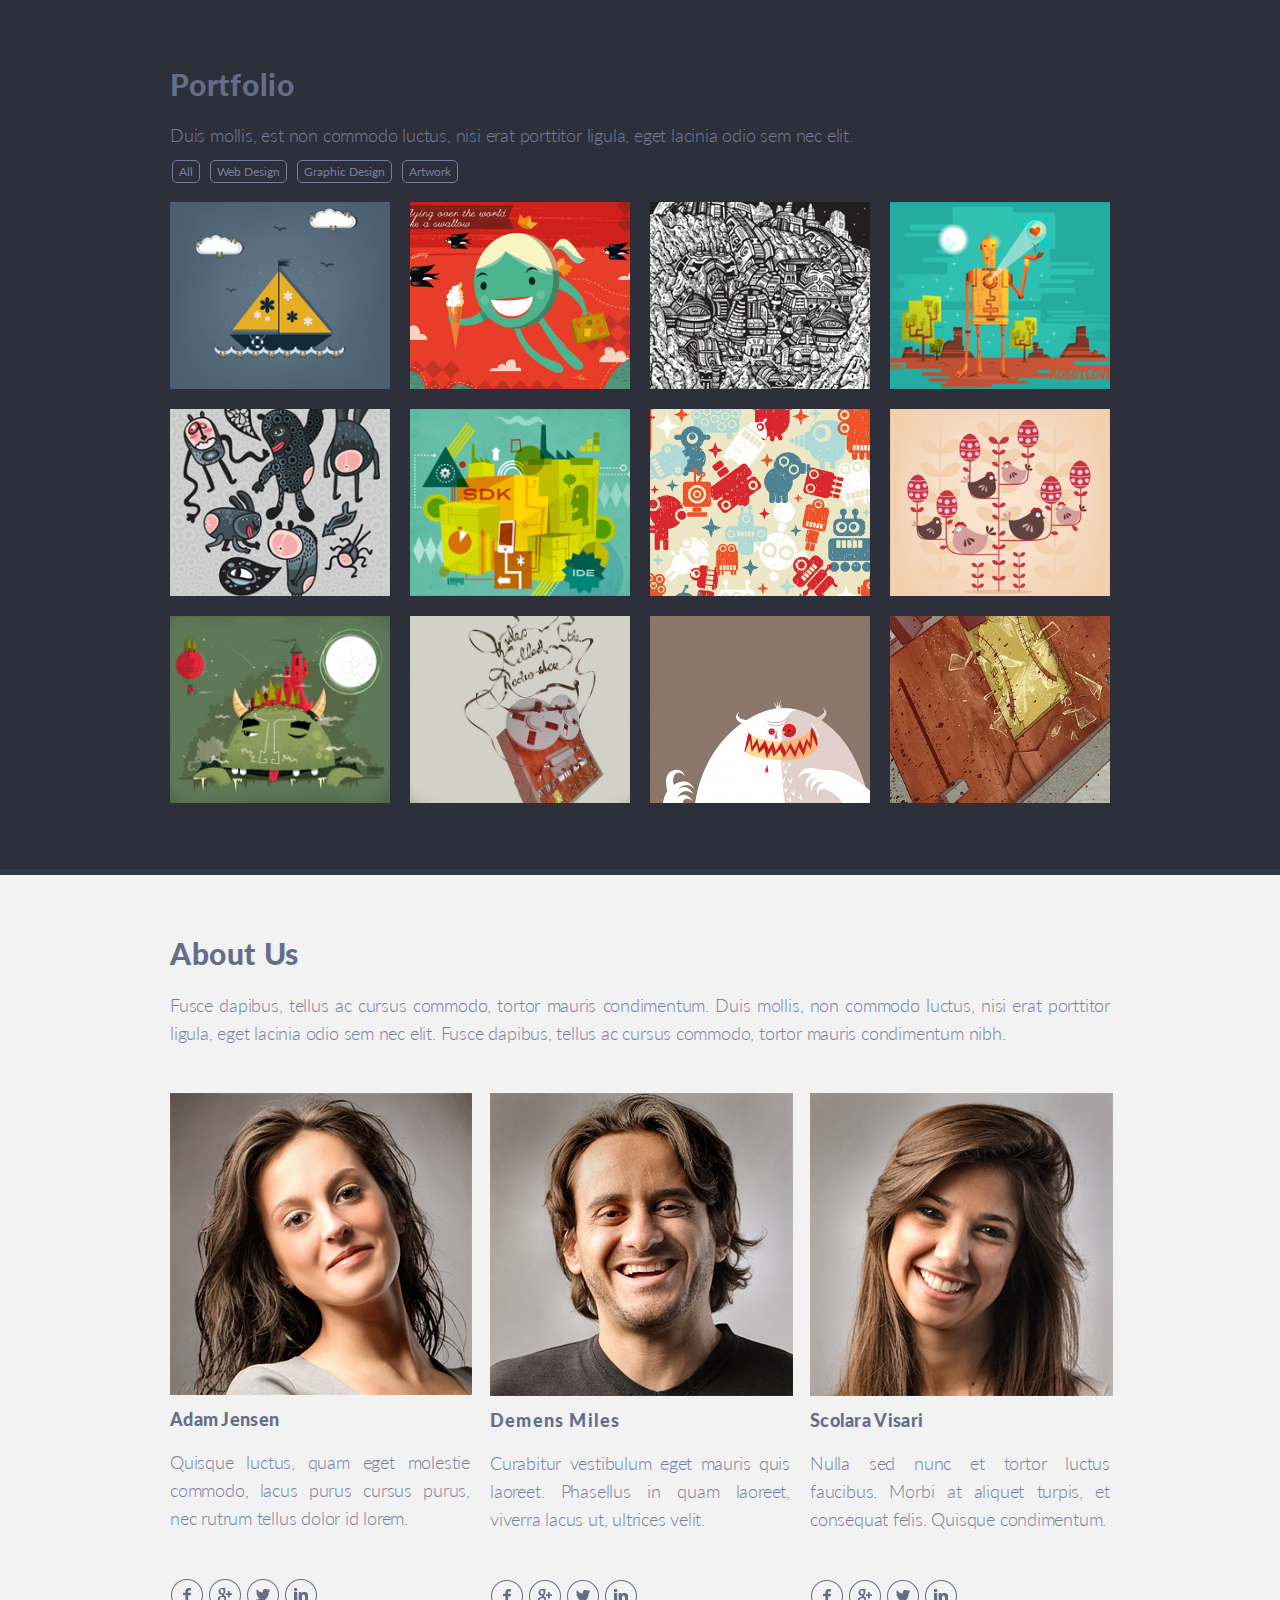
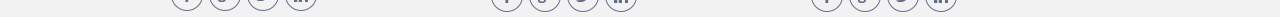
==== singolo2.html @ 398cbf8f "feat: add singolo2" ====
<!DOCTYPE html>
<html lang="en">

<head>
    <meta charset="UTF-8">
    <meta name="viewport" content="width=device-width, initial-scale=1.0">
    <link rel="stylesheet" href="singolo2.css">
    <link rel="stylesheet" href="fonts.css">
    <link href="https://fonts.googleapis.com/css?family=Lato&display=swap" rel="stylesheet">
    <title>Singolo</title>
</head>

<body>

    <!-- section-portfolio -->
    <section class="portfolio">
        <div class="container">
            <h2>Portfolio</h2>
            <p>Duis mollis, est non commodo luctus, nisi erat porttitor ligula, eget lacinia odio sem nec elit.</p>
            <div class="portfolio__nav">
                <button class="tag selected">All</button>
                <button class="tag">Web Design</button>
                <button class="tag">Graphic Design</button>
                <button class="tag ">Artwork</button>
            </div>

            <div class="portfolio__imeges">
                <img src="/assets/images/portfolio/1.png" alt="img" class="portfolio__img">
                <img src="/assets/images/portfolio/2.png" alt="img" class="portfolio__img">
                <img src="/assets/images/portfolio/3.png" alt="img" class="portfolio__img">
                <img src="/assets/images/portfolio/4.png" alt="img" class="portfolio__img">
                <img src="/assets/images/portfolio/5.png" alt="img" class="portfolio__img">
                <img src="/assets/images/portfolio/6.png" alt="img" class="portfolio__img">
                <img src="/assets/images/portfolio/7.png" alt="img" class="portfolio__img">
                <img src="/assets/images/portfolio/8.png" alt="img" class="portfolio__img">
                <img src="/assets/images/portfolio/9.png" alt="img" class="portfolio__img">
                <img src="/assets/images/portfolio/10.png" alt="img" class="portfolio__img">
                <img src="/assets/images/portfolio/11.png" alt="img" class="portfolio__img">
                <img src="/assets/images/portfolio/12.png" alt="img" class="portfolio__img">
            </div>
        </div>
    </section>

    <!-- section-abot-us -->
    <section class="about-us">
        <div class="container">
            <h2>About Us</h2>
            <p>Fusce dapibus, tellus ac cursus commodo, tortor mauris condimentum. Duis mollis, non
                commodo luctus, nisi erat porttitor ligula, eget lacinia odio sem nec elit. Fusce dapibus,
                tellus ac cursus commodo, tortor mauris condimentum nibh.
            </p>
            <div class="wrapper-3-column">
                <div class="about-us__employee">
                    <img src="/assets/images/About-Us/adam.png" alt="Adam" class="employee--photo">
                    <h3>Adam Jensen</h3>
                    <p>Quisque luctus, quam eget molestie commodo, lacus purus cursus purus, nec rutrum tellus dolor id lorem.</p>
                    <div class="social">
                        <a class="social-icons" href="#"><img src="/assets/images/icons/contacts/facebook.svg" alt="facebook"></a>
                        <a class="social-icons" href="#"><img src="/assets/images/icons/contacts/google.svg" alt="facebook"></a>
                        <a class="social-icons" href="#"><img src="/assets/images/icons/contacts/twitter.svg" alt="facebook"></a>
                        <a class="social-icons" href="#"><img src="/assets/images/icons/contacts/linkedIn.svg" alt="facebook"></a>
                    </div>
                </div>

                <div class="about-us__employee">
                    <img src="/assets/images/About-Us/desmond.png" alt="Adam" class="employee--photo">
                    <h3 class="h3-fix">Demens Miles</h3>
                    <p>Curabitur vestibulum eget mauris quis laoreet. Phasellus in quam laoreet, viverra lacus ut, ultrices velit.</p>
                    <div class="social">
                        <a class="social-icons" href="#"><img src="/assets/images/icons/contacts/facebook.svg" alt="facebook"></a>
                        <a class="social-icons" href="#"><img src="/assets/images/icons/contacts/google.svg" alt="facebook"></a>
                        <a class="social-icons" href="#"><img src="/assets/images/icons/contacts/twitter.svg" alt="facebook"></a>
                        <a class="social-icons" href="#"><img src="/assets/images/icons/contacts/linkedIn.svg" alt="facebook"></a>
                    </div>
                </div>

                <div class="about-us__employee">
                    <img src="/assets/images/About-Us/scolara.png" alt="Adam" class="employee--photo">
                    <h3>Scolara Visari</h3>
                    <p>Nulla sed nunc et tortor luctus faucibus. Morbi at aliquet turpis, et consequat felis. Quisque condimentum.</p>
                    <div class="social">
                        <a class="social-icons" href="#"><img src="/assets/images/icons/contacts/facebook.svg" alt="facebook"></a>
                        <a class="social-icons" href="#"><img src="/assets/images/icons/contacts/google.svg" alt="facebook"></a>
                        <a class="social-icons" href="#"><img src="/assets/images/icons/contacts/twitter.svg" alt="facebook"></a>
                        <a class="social-icons" href="#"><img src="/assets/images/icons/contacts/linkedIn.svg" alt="facebook"></a>
                    </div>
                </div>
            </div>
            

        </div>

    </section>

</body>

</html>
---- singolo2.css ----
body {
    margin: 0;
    padding: 0;
    font-size: 12px;
    font-family: 'Lato Regular';
}

h1,
h2,
p,
h3 {
    padding: 0;
    margin: 0;
}

.container {
    width: 100%;
    max-width: 940px;
    margin: 0 auto;
}

.portfolio {
    background-color: #2d303a;
    padding-top: 66px;
    padding-bottom: 46px;
    border-bottom: 6px solid #323746;
}

.portfolio h2 {
    font-size: 30px;
    color: #666d89;
    font-family: 'Lato';
    font-weight: 900;
    text-align: justify;
    letter-spacing: 0.77px;
}

.portfolio p {
    padding-top: 22px;
    font-size: 18px;
    color: #767e9e;
    font-family: 'Lato';
    font-weight: 300;
    text-align: justify;
    letter-spacing: -.2px;
}

.portfolio__nav {
    margin-top: 14px;
    margin-left: 1.6px;
}


button {
    padding: 3px 6px;
    font-family: 'Lato';
    font-size: 12px;
    font-weight: 400;
    color: #767e9e;
    background-color: transparent;
    border: 1px solid #767e9e;
    border-radius: 5px;
    margin-right: 7px;

}

button:hover {
    color: white;
    border-color: white;
    cursor: pointer;
}

button:disabled {
    opacity: 0.7;
    cursor: default;
}

.portfolio__imeges {
    padding-top: 19px;
    display: flex;
    flex-wrap: wrap;
    justify-content: space-between;

}

.portfolio__img {
    object-fit: cover;
    width: 220px;
    height: 187px;
    margin-bottom: 20px;
}

/* about-us */

.about-us {
    background-color: #f2f2f2;

}

.about-us h2 {

    padding-top: 60px;
    font-family: 'Lato';
    font-weight: 900;
    font-size: 30px;
    color: #666D89;
    letter-spacing: 0.6px;
}

.about-us p {
    padding-top: 20px;
    font-size: 18px;
    color: #767e9e;
    font-family: 'Lato';
    font-weight: 300;
    padding-bottom: 46px;
    text-align: justify;
    letter-spacing: -0.21px;
    line-height: 28px;
}

.wrapper-3-column {
    display: flex;
    justify-content: space-between;
}

.about-us__employee {
    width: 300px;
}

.about-us__employee h3 {
    margin-top: 12px;
    font-size: 18px;
    line-height: 18px;
    color: #666d89;
    font-family: "Lato";
    font-weight: 900;
    letter-spacing: 0.3px;
    white-space: nowrap;
}
.about-us__employee .h3-fix {
    letter-spacing: 1.2px; 
}
---- fonts.css ----
@font-face {
    font-family: 'Lato Black';
    src: url('assets/fonts/Lato-Black.eot');
    src: url('assets/fonts/Lato-Black.eot?#iefix') format('embedded-opentype'),
    url('assets/fonts/Lato-Black.woff') format('woff'),
    url('assets/fonts/Lato-Black.ttf') format('truetype');
    font-weight: normal;
    font-style: normal;
    }

@font-face {
    font-family: 'Lato Bold';
    src: url('assets/fonts/Lato-Bold.eot');
    src: url('assets/fonts/Lato-Bold.eot?#iefix') format('embedded-opentype'),
    url('assets/fonts/Lato-Bold.woff') format('woff'),
    url('assets/fonts/Lato-Bold.ttf') format('truetype');
    font-weight: normal;
    font-style: normal;
    }

@font-face {
    font-family: 'Lato Regular';
    src: url('assets/fonts/Lato-Regular.eot');
    src: url('assets/fonts/Lato-Regular.eot?#iefix') format('embedded-opentype'),
    url('assets/fonts/Lato-Regular.woff') format('woff'),
    url('assets/fonts/Lato-Regular.ttf') format('truetype');
    font-weight: normal;
    font-style: normal;
    }

@font-face {
    font-family: 'Lato Light';
    src: url('assets/fonts/Lato-Light.eot');
    src: url('assets/fonts/Lato-Light.eot?#iefix') format('embedded-opentype'),
    url('assets/fonts/Lato-Light.woff') format('woff'),
    url('assets/fonts/Lato-Light.ttf') format('truetype');
    font-weight: normal;
    font-style: normal;
    }

@font-face {
    font-family: 'Lato Thin';
    src: url('assets/fonts/Lato-Thin.eot');
    src: url('assets/fonts/Lato-Thin.eot?#iefix') format('embedded-opentype'),
    url('assets/fonts/Lato-Thin.woff') format('woff'),
    url('assets/fonts/Lato-Thin.ttf') format('truetype');
    font-weight: normal;
    font-style: normal;
    }
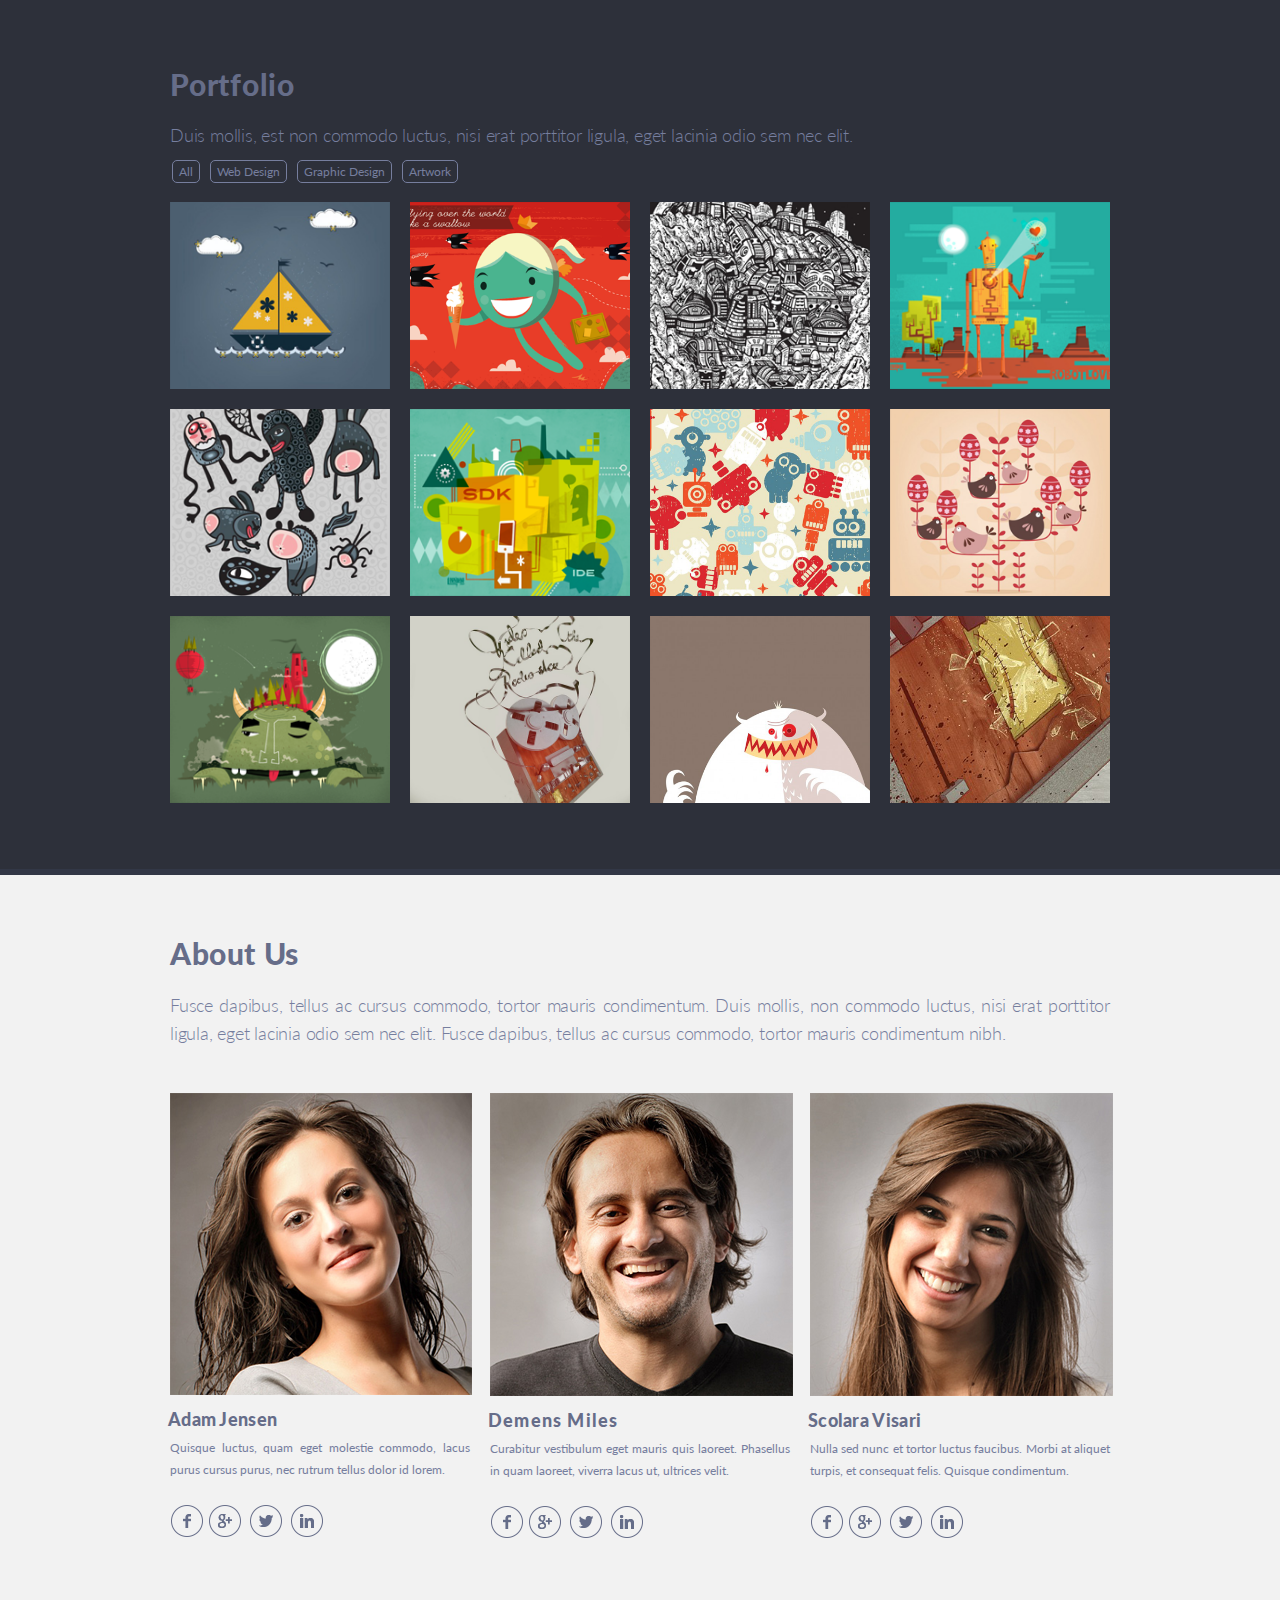
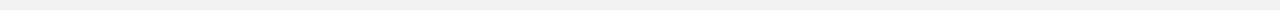
==== commit ad02f3f0: "feat: add social section in singolo2" ====
--- a/singolo2.html
+++ b/singolo2.html
@@ -45,7 +45,7 @@
     <section class="about-us">
         <div class="container">
             <h2>About Us</h2>
-            <p>Fusce dapibus, tellus ac cursus commodo, tortor mauris condimentum. Duis mollis, non
+            <p class="about-us__text">Fusce dapibus, tellus ac cursus commodo, tortor mauris condimentum. Duis mollis, non
                 commodo luctus, nisi erat porttitor ligula, eget lacinia odio sem nec elit. Fusce dapibus,
                 tellus ac cursus commodo, tortor mauris condimentum nibh.
             </p>
@@ -53,12 +53,12 @@
                 <div class="about-us__employee">
                     <img src="/assets/images/About-Us/adam.png" alt="Adam" class="employee--photo">
                     <h3>Adam Jensen</h3>
-                    <p>Quisque luctus, quam eget molestie commodo, lacus purus cursus purus, nec rutrum tellus dolor id lorem.</p>
+                    <p class="about-us__employee-p">Quisque luctus, quam eget molestie commodo, lacus purus cursus purus, nec rutrum tellus dolor id lorem.</p>
                     <div class="social">
-                        <a class="social-icons" href="#"><img src="/assets/images/icons/contacts/facebook.svg" alt="facebook"></a>
-                        <a class="social-icons" href="#"><img src="/assets/images/icons/contacts/google.svg" alt="facebook"></a>
-                        <a class="social-icons" href="#"><img src="/assets/images/icons/contacts/twitter.svg" alt="facebook"></a>
-                        <a class="social-icons" href="#"><img src="/assets/images/icons/contacts/linkedIn.svg" alt="facebook"></a>
+                        <a class="social-fc" href="#"><img src="/assets/images/icons/contacts/facebook.svg" alt="facebook"></a>
+                        <a class="social-google" href="#"><img src="/assets/images/icons/contacts/google.svg" alt="facebook"></a>
+                        <a class="social-twiter" href="#"><img src="/assets/images/icons/contacts/twitter.svg" alt="facebook"></a>
+                        <a class="social-ln" href="#"><img src="/assets/images/icons/contacts/linkedIn.svg" alt="facebook"></a>
                     </div>
                 </div>
 
@@ -67,22 +67,22 @@
                     <h3 class="h3-fix">Demens Miles</h3>
                     <p>Curabitur vestibulum eget mauris quis laoreet. Phasellus in quam laoreet, viverra lacus ut, ultrices velit.</p>
                     <div class="social">
-                        <a class="social-icons" href="#"><img src="/assets/images/icons/contacts/facebook.svg" alt="facebook"></a>
-                        <a class="social-icons" href="#"><img src="/assets/images/icons/contacts/google.svg" alt="facebook"></a>
-                        <a class="social-icons" href="#"><img src="/assets/images/icons/contacts/twitter.svg" alt="facebook"></a>
-                        <a class="social-icons" href="#"><img src="/assets/images/icons/contacts/linkedIn.svg" alt="facebook"></a>
+                        <a class="social-fc" href="#"><img src="/assets/images/icons/contacts/facebook.svg" alt="facebook"></a>
+                        <a class="social-google" href="#"><img src="/assets/images/icons/contacts/google.svg" alt="facebook"></a>
+                        <a class="social-twiter" href="#"><img src="/assets/images/icons/contacts/twitter.svg" alt="facebook"></a>
+                        <a class="social-ln" href="#"><img src="/assets/images/icons/contacts/linkedIn.svg" alt="facebook"></a>
                     </div>
                 </div>
 
                 <div class="about-us__employee">
                     <img src="/assets/images/About-Us/scolara.png" alt="Adam" class="employee--photo">
                     <h3>Scolara Visari</h3>
-                    <p>Nulla sed nunc et tortor luctus faucibus. Morbi at aliquet turpis, et consequat felis. Quisque condimentum.</p>
+                    <p >Nulla sed nunc et tortor luctus faucibus. Morbi at aliquet turpis, et consequat felis. Quisque condimentum.</p>
                     <div class="social">
-                        <a class="social-icons" href="#"><img src="/assets/images/icons/contacts/facebook.svg" alt="facebook"></a>
-                        <a class="social-icons" href="#"><img src="/assets/images/icons/contacts/google.svg" alt="facebook"></a>
-                        <a class="social-icons" href="#"><img src="/assets/images/icons/contacts/twitter.svg" alt="facebook"></a>
-                        <a class="social-icons" href="#"><img src="/assets/images/icons/contacts/linkedIn.svg" alt="facebook"></a>
+                        <a class="social-fc" href="#"><img src="/assets/images/icons/contacts/facebook.svg" alt="facebook"></a>
+                        <a class="social-google" href="#"><img src="/assets/images/icons/contacts/google.svg" alt="facebook"></a>
+                        <a class="social-twiter" href="#"><img src="/assets/images/icons/contacts/twitter.svg" alt="facebook"></a>
+                        <a class="social-ln" href="#"><img src="/assets/images/icons/contacts/linkedIn.svg" alt="facebook"></a>
                     </div>
                 </div>
             </div>
--- a/singolo2.css
+++ b/singolo2.css
@@ -94,6 +94,8 @@
 
 .about-us {
     background-color: #f2f2f2;
+    padding-bottom: 67px;
+    border-bottom: 6px solid white;
 
 }
 
@@ -107,7 +109,7 @@
     letter-spacing: 0.6px;
 }
 
-.about-us p {
+.about-us__text {
     padding-top: 20px;
     font-size: 18px;
     color: #767e9e;
@@ -129,6 +131,7 @@
 }
 
 .about-us__employee h3 {
+    margin-left: -2px;
     margin-top: 12px;
     font-size: 18px;
     line-height: 18px;
@@ -138,6 +141,35 @@
     letter-spacing: 0.3px;
     white-space: nowrap;
 }
+
 .about-us__employee .h3-fix {
-    letter-spacing: 1.2px; 
+    letter-spacing: 1.2px;
+}
+
+.about-us__employee p{
+    padding-top: 9px;
+    font-size: 12px;
+    line-height: 22px;
+    color: #767e9e;
+    font-family: "Lato";
+    font-weight: 400;
+    text-align: justify;
+}
+.social img{
+    padding-top: 23px; 
+    -webkit-transform: scale(1);
+	transform: scale(1);
+	-webkit-transition: .3s ease-in-out;
+	transition: .3s ease-in-out;
+}
+.social img:hover {
+    -webkit-transform: scale(1.3);
+    transform: scale(1.3);
+    opacity: 0.7;
+}
+.social-twiter img {
+    padding-left: 2.5px;
+}
+.social-ln {
+    padding-left: 3px;
 }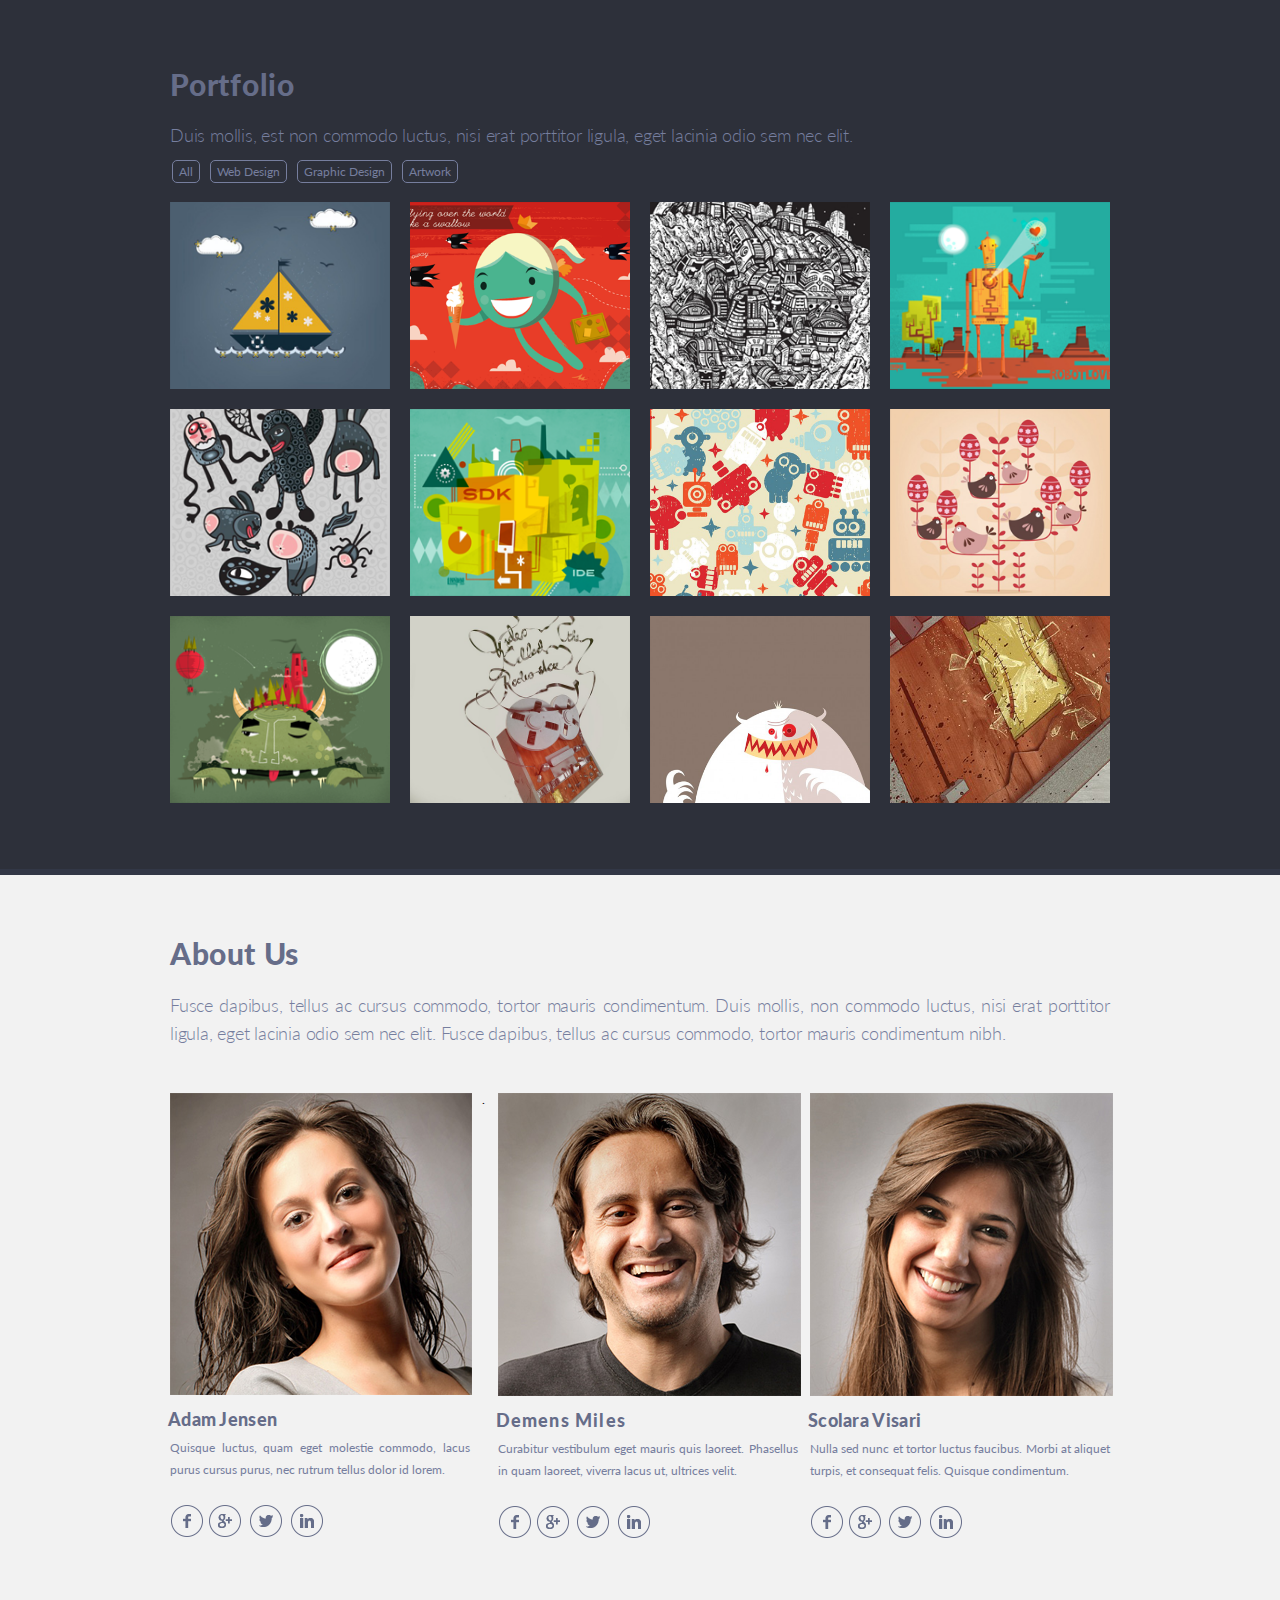
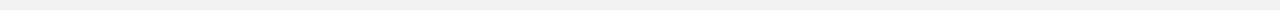
==== commit 30f5c504: "fix: changed way for img" ====
--- a/singolo2.html
+++ b/singolo2.html
@@ -25,18 +25,18 @@
             </div>
 
             <div class="portfolio__imeges">
-                <img src="/assets/images/portfolio/1.png" alt="img" class="portfolio__img">
-                <img src="/assets/images/portfolio/2.png" alt="img" class="portfolio__img">
-                <img src="/assets/images/portfolio/3.png" alt="img" class="portfolio__img">
-                <img src="/assets/images/portfolio/4.png" alt="img" class="portfolio__img">
-                <img src="/assets/images/portfolio/5.png" alt="img" class="portfolio__img">
-                <img src="/assets/images/portfolio/6.png" alt="img" class="portfolio__img">
-                <img src="/assets/images/portfolio/7.png" alt="img" class="portfolio__img">
-                <img src="/assets/images/portfolio/8.png" alt="img" class="portfolio__img">
-                <img src="/assets/images/portfolio/9.png" alt="img" class="portfolio__img">
-                <img src="/assets/images/portfolio/10.png" alt="img" class="portfolio__img">
-                <img src="/assets/images/portfolio/11.png" alt="img" class="portfolio__img">
-                <img src="/assets/images/portfolio/12.png" alt="img" class="portfolio__img">
+                <img src="./assets/images/portfolio/1.png" alt="img" class="portfolio__img">
+                <img src="./assets/images/portfolio/2.png" alt="img" class="portfolio__img">
+                <img src="./assets/images/portfolio/3.png" alt="img" class="portfolio__img">
+                <img src="./assets/images/portfolio/4.png" alt="img" class="portfolio__img">
+                <img src="./assets/images/portfolio/5.png" alt="img" class="portfolio__img">
+                <img src="./assets/images/portfolio/6.png" alt="img" class="portfolio__img">
+                <img src="./assets/images/portfolio/7.png" alt="img" class="portfolio__img">
+                <img src="./assets/images/portfolio/8.png" alt="img" class="portfolio__img">
+                <img src="./assets/images/portfolio/9.png" alt="img" class="portfolio__img">
+                <img src="./assets/images/portfolio/10.png" alt="img" class="portfolio__img">
+                <img src="./assets/images/portfolio/11.png" alt="img" class="portfolio__img">
+                <img src="./assets/images/portfolio/12.png" alt="img" class="portfolio__img">
             </div>
         </div>
     </section>
@@ -51,38 +51,38 @@
             </p>
             <div class="wrapper-3-column">
                 <div class="about-us__employee">
-                    <img src="/assets/images/About-Us/adam.png" alt="Adam" class="employee--photo">
+                    <img src="./assets/images/About-Us/adam.png" alt="Adam" class="employee--photo">
                     <h3>Adam Jensen</h3>
                     <p class="about-us__employee-p">Quisque luctus, quam eget molestie commodo, lacus purus cursus purus, nec rutrum tellus dolor id lorem.</p>
                     <div class="social">
-                        <a class="social-fc" href="#"><img src="/assets/images/icons/contacts/facebook.svg" alt="facebook"></a>
-                        <a class="social-google" href="#"><img src="/assets/images/icons/contacts/google.svg" alt="facebook"></a>
-                        <a class="social-twiter" href="#"><img src="/assets/images/icons/contacts/twitter.svg" alt="facebook"></a>
-                        <a class="social-ln" href="#"><img src="/assets/images/icons/contacts/linkedIn.svg" alt="facebook"></a>
+                        <a class="social-fc" href="#"><img src="./assets/images/icons/contacts/facebook.svg" alt="facebook"></a>
+                        <a class="social-google" href="#"><img src="./assets/images/icons/contacts/google.svg" alt="facebook"></a>
+                        <a class="social-twiter" href="#"><img src="./assets/images/icons/contacts/twitter.svg" alt="facebook"></a>
+                        <a class="social-ln" href="#"><img src="./assets/images/icons/contacts/linkedIn.svg" alt="facebook"></a>
+                    </div>
+                </div>.
+
+                <div class="about-us__employee">
+                    <img src="./assets/images/About-Us/desmond.png" alt="Adam" class="employee--photo">
+                    <h3 class="h3-fix">Demens Miles</h3>
+                    <p>Curabitur vestibulum eget mauris quis laoreet. Phasellus in quam laoreet, viverra lacus ut, ultrices velit.</p>
+                    <div class="social">
+                        <a class="social-fc" href="#"><img src="./assets/images/icons/contacts/facebook.svg" alt="facebook"></a>
+                        <a class="social-google" href="#"><img src="./assets/images/icons/contacts/google.svg" alt="facebook"></a>
+                        <a class="social-twiter" href="#"><img src="./assets/images/icons/contacts/twitter.svg" alt="facebook"></a>
+                        <a class="social-ln" href="#"><img src="./assets/images/icons/contacts/linkedIn.svg" alt="facebook"></a>
                     </div>
                 </div>
 
                 <div class="about-us__employee">
-                    <img src="/assets/images/About-Us/desmond.png" alt="Adam" class="employee--photo">
-                    <h3 class="h3-fix">Demens Miles</h3>
-                    <p>Curabitur vestibulum eget mauris quis laoreet. Phasellus in quam laoreet, viverra lacus ut, ultrices velit.</p>
-                    <div class="social">
-                        <a class="social-fc" href="#"><img src="/assets/images/icons/contacts/facebook.svg" alt="facebook"></a>
-                        <a class="social-google" href="#"><img src="/assets/images/icons/contacts/google.svg" alt="facebook"></a>
-                        <a class="social-twiter" href="#"><img src="/assets/images/icons/contacts/twitter.svg" alt="facebook"></a>
-                        <a class="social-ln" href="#"><img src="/assets/images/icons/contacts/linkedIn.svg" alt="facebook"></a>
-                    </div>
-                </div>
-
-                <div class="about-us__employee">
-                    <img src="/assets/images/About-Us/scolara.png" alt="Adam" class="employee--photo">
+                    <img src="./assets/images/About-Us/scolara.png" alt="Adam" class="employee--photo">
                     <h3>Scolara Visari</h3>
                     <p >Nulla sed nunc et tortor luctus faucibus. Morbi at aliquet turpis, et consequat felis. Quisque condimentum.</p>
                     <div class="social">
-                        <a class="social-fc" href="#"><img src="/assets/images/icons/contacts/facebook.svg" alt="facebook"></a>
-                        <a class="social-google" href="#"><img src="/assets/images/icons/contacts/google.svg" alt="facebook"></a>
-                        <a class="social-twiter" href="#"><img src="/assets/images/icons/contacts/twitter.svg" alt="facebook"></a>
-                        <a class="social-ln" href="#"><img src="/assets/images/icons/contacts/linkedIn.svg" alt="facebook"></a>
+                        <a class="social-fc" href="#"><img src="./assets/images/icons/contacts/facebook.svg" alt="facebook"></a>
+                        <a class="social-google" href="#"><img src="./assets/images/icons/contacts/google.svg" alt="facebook"></a>
+                        <a class="social-twiter" href="#"><img src="./assets/images/icons/contacts/twitter.svg" alt="facebook"></a>
+                        <a class="social-ln" href="#"><img src="./assets/images/icons/contacts/linkedIn.svg" alt="facebook"></a>
                     </div>
                 </div>
             </div>
